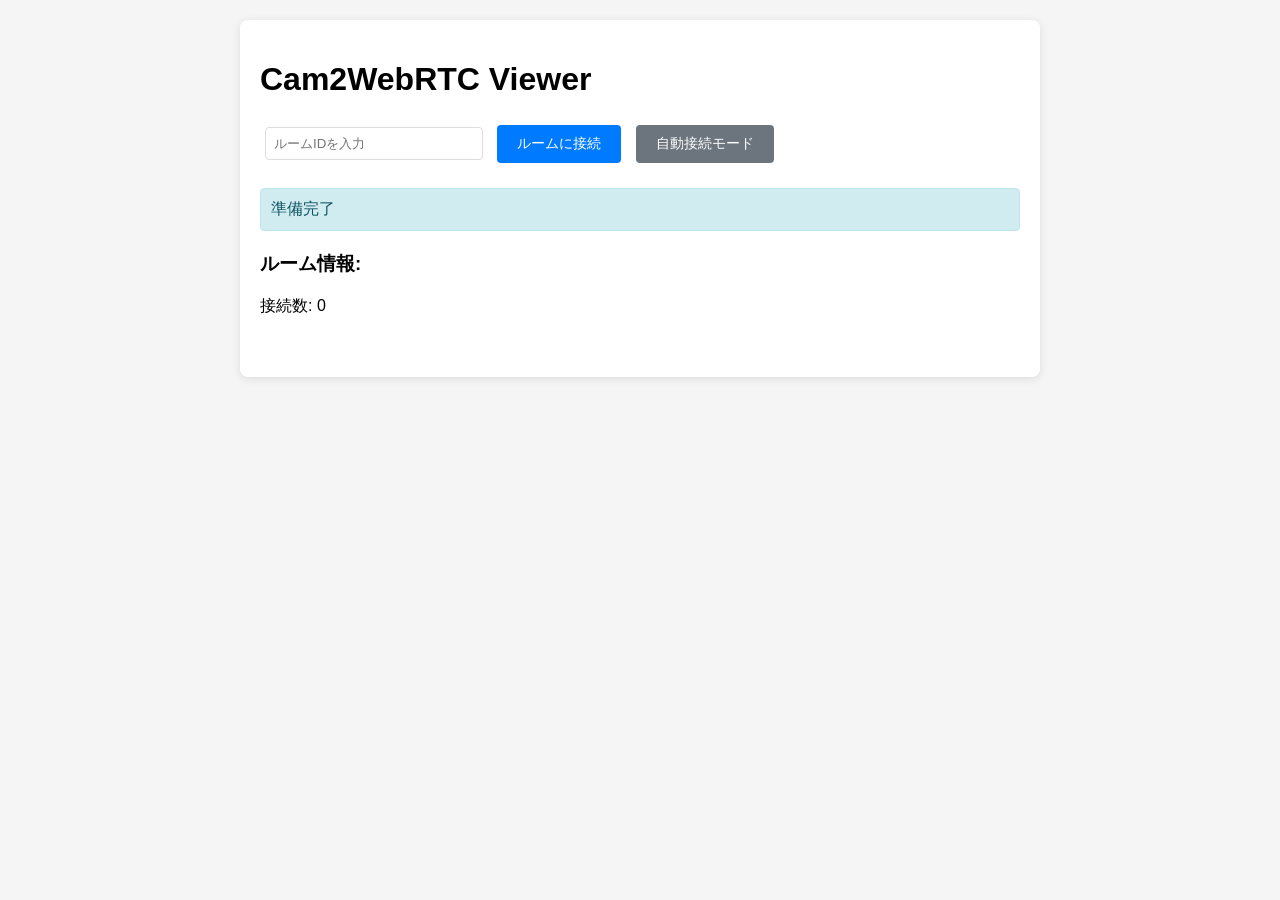
==== static/viewer.html @ 4d143943 "refactor: simplify operation logic" ====
<!DOCTYPE html>
<html lang="ja">

<head>
    <meta charset="UTF-8">
    <meta name="viewport" content="width=device-width, initial-scale=1.0">
    <title>Cam2WebRTC Viewer</title>
    <style>
        body {
            font-family: Arial, sans-serif;
            max-width: 800px;
            margin: 0 auto;
            padding: 20px;
            background-color: #f5f5f5;
        }

        .container {
            background: white;
            padding: 20px;
            border-radius: 8px;
            box-shadow: 0 2px 10px rgba(0, 0, 0, 0.1);
        }

        .video-container {
            margin: 20px 0;
        }

        video {
            width: 100%;
            max-width: 640px;
            height: auto;
            border-radius: 4px;
            background: #000;
        }

        .controls {
            margin: 20px 0;
        }

        input[type="text"] {
            padding: 8px;
            margin: 5px;
            border: 1px solid #ddd;
            border-radius: 4px;
            width: 200px;
        }

        button {
            padding: 10px 20px;
            margin: 5px;
            border: none;
            border-radius: 4px;
            cursor: pointer;
            font-size: 14px;
        }

        .btn-primary {
            background-color: #007bff;
            color: white;
        }

        .btn-secondary {
            background-color: #6c757d;
            color: white;
        }

        .status {
            padding: 10px;
            margin: 10px 0;
            border-radius: 4px;
        }

        .status.info {
            background-color: #d1ecf1;
            border: 1px solid #bee5eb;
            color: #0c5460;
        }

        .status.success {
            background-color: #d4edda;
            border: 1px solid #c3e6cb;
            color: #155724;
        }

        .status.error {
            background-color: #f8d7da;
            border: 1px solid #f5c6cb;
            color: #721c24;
        }

        .video-grid {
            display: grid;
            grid-template-columns: repeat(auto-fit, minmax(300px, 1fr));
            gap: 20px;
            margin: 20px 0;
        }

        .video-item {
            background: #f8f9fa;
            padding: 10px;
            border-radius: 4px;
        }

        .video-item h4 {
            margin: 0 0 10px 0;
            color: #495057;
        }
    </style>
</head>

<body>
    <div class="container">
        <h1>Cam2WebRTC Viewer</h1>

        <div class="controls">
            <input type="text" id="roomId" placeholder="ルームIDを入力">
            <button id="connectRoom" class="btn-primary">ルームに接続</button>
            <button id="autoConnect" class="btn-secondary">自動接続モード</button>
        </div>

        <div id="status" class="status info">準備完了</div>

        <div class="video-container">
            <h3>ルーム情報:</h3>
            <div id="roomInfo">
                <p>接続数: <span id="connectionCount">0</span></p>
            </div>
        </div>

        <div class="video-grid" id="videoGrid">
            <!-- 動的にビデオ要素が追加される -->
        </div>
    </div>

    <script>
        class Cam2WebRTCViewer {
            constructor() {
                this.statusDiv = document.getElementById('status');
                this.roomIdInput = document.getElementById('roomId');
                this.videoGrid = document.getElementById('videoGrid');

                this.connectionCountSpan = document.getElementById('connectionCount');

                this.ws = null;
                this.roomId = null;
                this.peerConnections = new Map();
                this.autoConnectMode = false;
                this.connectionId = this.generateConnectionId();

                this.initializeEventListeners();
            }

            initializeEventListeners() {
                document.getElementById('connectRoom').addEventListener('click', () => this.connectToRoom());
                document.getElementById('autoConnect').addEventListener('click', () => this.toggleAutoConnect());

                // URLパラメータからルームIDを取得
                const urlParams = new URLSearchParams(window.location.search);
                const roomId = urlParams.get('room');
                if (roomId) {
                    this.roomIdInput.value = roomId;
                    this.connectToRoom();
                }
            }

            async connectToRoom() {
                const roomId = this.roomIdInput.value.trim();
                if (!roomId) {
                    this.updateStatus('ルームIDを入力してください', 'error');
                    return;
                }

                this.roomId = roomId;
                await this.startConnection();
            }

            toggleAutoConnect() {
                this.autoConnectMode = !this.autoConnectMode;
                const btn = document.getElementById('autoConnect');

                if (this.autoConnectMode) {
                    btn.textContent = '自動接続停止';
                    btn.className = 'btn-primary';
                    this.startAutoConnect();
                    this.updateStatus('自動接続モードを開始', 'info');
                } else {
                    btn.textContent = '自動接続モード';
                    btn.className = 'btn-secondary';
                    this.stopAutoConnect();
                    this.updateStatus('自動接続モードを停止', 'info');
                }
            }

            startAutoConnect() {
                // 定期的にルームを監視
                this.autoConnectInterval = setInterval(() => {
                    this.checkForRooms();
                }, 5000);
            }

            stopAutoConnect() {
                if (this.autoConnectInterval) {
                    clearInterval(this.autoConnectInterval);
                    this.autoConnectInterval = null;
                }
            }

            async checkForRooms() {
                // 簡易的な実装 - 実際はAPIから利用可能なルームを取得
                // ここではデモ用に固定ルームIDを試す
                const commonRoomIds = ['demo', 'test', 'public'];

                for (const roomId of commonRoomIds) {
                    try {
                        const response = await fetch(`/api/rooms/${roomId}`);
                        if (response.ok) {
                            this.roomIdInput.value = roomId;
                            this.updateStatus(`ルーム ${roomId} を検出しました`, 'success');
                            await this.connectToRoom();
                            break;
                        }
                    } catch (error) {
                        // ルームが存在しない場合は無視
                    }
                }
            }

            async startConnection() {
                try {
                    this.updateStatus(`ルーム ${this.roomId} に接続中...`, 'info');

                    // Connect to WebSocket (use relative path)
                    const protocol = window.location.protocol === 'https:' ? 'wss:' : 'ws:';
                    this.ws = new WebSocket(`${protocol}//${window.location.host}/ws/${this.roomId}`);

                    this.ws.onopen = () => {
                        this.updateStatus('WebSocket接続完了', 'success');
                        this.joinRoom();
                    };

                    this.ws.onmessage = (event) => {
                        this.handleSignalingMessage(JSON.parse(event.data));
                    };

                    this.ws.onerror = (error) => {
                        this.updateStatus(`WebSocketエラー: 接続きません`, 'error');
                        console.error(error);
                    };

                    this.ws.onclose = () => {
                        this.updateStatus('WebSocket接続が切断されました', 'error');
                        if (this.autoConnectMode) {
                            // 自動再接続
                            setTimeout(() => this.startConnection(), 3000);
                        }
                    };
                } catch (error) {
                    this.updateStatus(`接続エラー: ${error.message}`, 'error');
                }
            }

            joinRoom() {
                const message = {
                    type: 'join',
                    connection_id: this.connectionId,
                    is_sender: false
                };
                if (this.ws && this.ws.readyState === WebSocket.OPEN) {
                    this.ws.send(JSON.stringify(message));
                }
            }

            async handleSignalingMessage(message) {
                switch (message.type) {
                    case 'room_info':
                        this.updateStatus(`ルームに接続しました (P2P Mesh)`, 'info');
                        if (message.data.connection_count !== undefined) {
                            this.connectionCountSpan.textContent = message.data.connection_count;
                        }
                        break;

                    case 'new_peer':
                        this.updateStatus(`新しいピアが参加しました: ${message.data.connection_id}`, 'info');
                        if (message.data.connection_count !== undefined) {
                            this.connectionCountSpan.textContent = message.data.connection_count;
                        }
                        break;

                    case 'leave':
                        this.updateStatus(`ピアが退出しました: ${message.data.connection_id}`, 'info');
                        if (message.data.connection_count !== undefined) {
                            this.connectionCountSpan.textContent = message.data.connection_count;
                        }
                        // Cleanup peer connection if it exists
                        if (this.peerConnections.has(message.data.connection_id)) {
                            const pc = this.peerConnections.get(message.data.connection_id);
                            pc.close();
                            this.peerConnections.delete(message.data.connection_id);
                            const videoElem = document.getElementById(`video-${message.data.connection_id}`);
                            if (videoElem) videoElem.remove();
                        }
                        break;

                    case 'offer':
                        await this.handleOffer(message);
                        break;

                    case 'ice_candidate':
                        await this.handleIceCandidate(message);
                        break;

                    case 'error':
                        this.updateStatus(`エラー: ${message.data.error}`, 'error');
                        break;
                }
            }

            async handleOffer(message) {
                const senderId = message.sender_id;
                this.updateStatus(`オファーを受信 (Sender: ${senderId})`, 'info');

                // Close existing connection from this sender if any
                if (this.peerConnections.has(senderId)) {
                    this.peerConnections.get(senderId).close();
                }

                const config = {
                    iceServers: [
                        { urls: 'stun:localhost:3478' }
                    ]
                };

                const pc = new RTCPeerConnection(config);
                this.peerConnections.set(senderId, pc);

                // Create video element for this sender
                let videoContainer = document.getElementById(`video-${senderId}`);
                if (!videoContainer) {
                    videoContainer = document.createElement('div');
                    videoContainer.id = `video-${senderId}`;
                    videoContainer.className = 'video-item';

                    const title = document.createElement('h4');
                    title.textContent = `Sender: ${senderId}`;

                    const video = document.createElement('video');
                    video.autoplay = true;
                    video.playsInline = true;
                    video.controls = true; // Add controls for debugging

                    videoContainer.appendChild(title);
                    videoContainer.appendChild(video);
                    this.videoGrid.appendChild(videoContainer);
                }

                const videoElement = videoContainer.querySelector('video');

                // Handle Track
                pc.ontrack = (event) => {
                    console.log('Track received:', event.streams);
                    if (event.streams && event.streams[0]) {
                        videoElement.srcObject = event.streams[0];
                        this.updateStatus('映像を受信中...', 'success');
                    }
                };

                // Handle ICE candidates
                pc.onicecandidate = (event) => {
                    if (event.candidate) {
                        const candidateMessage = {
                            type: 'ice_candidate',
                            connection_id: senderId, // Target the sender
                            sender_id: this.connectionId,
                            data: event.candidate
                        };
                        this.ws.send(JSON.stringify(candidateMessage));
                    }
                };

                try {
                    await pc.setRemoteDescription(new RTCSessionDescription(message.data));
                    const answer = await pc.createAnswer();
                    await pc.setLocalDescription(answer);

                    const answerMessage = {
                        type: 'answer',
                        connection_id: senderId, // Target the sender
                        sender_id: this.connectionId,
                        data: answer
                    };
                    this.ws.send(JSON.stringify(answerMessage));
                    this.updateStatus('アンサー送信完了', 'success');

                } catch (error) {
                    console.error('Error handling offer:', error);
                    this.updateStatus(`オファー処理エラー: ${error.message}`, 'error');
                }
            }

            async handleIceCandidate(message) {
                // Find the appropriate peer connection using sender_id
                // sender_id in the message corresponds to the ID we used to store the PC
                const senderId = message.sender_id;

                if (senderId && this.peerConnections.has(senderId)) {
                    const pc = this.peerConnections.get(senderId);
                    if (pc.signalingState !== 'closed') {
                        try {
                            await pc.addIceCandidate(new RTCIceCandidate(message.data));
                        } catch (error) {
                            console.error("Error adding ICE candidate", error);
                        }
                    }
                }
            }

            generateConnectionId() {
                return 'viewer_' + Math.random().toString(36).substr(2, 9);
            }

            updateStatus(message, type) {
                this.statusDiv.textContent = message;
                this.statusDiv.className = `status ${type}`;
                console.log(`[${type.toUpperCase()}] ${message}`);
            }
        }

        // Initialize application
        document.addEventListener('DOMContentLoaded', () => {
            new Cam2WebRTCViewer();
        });
    </script>
</body>

</html>
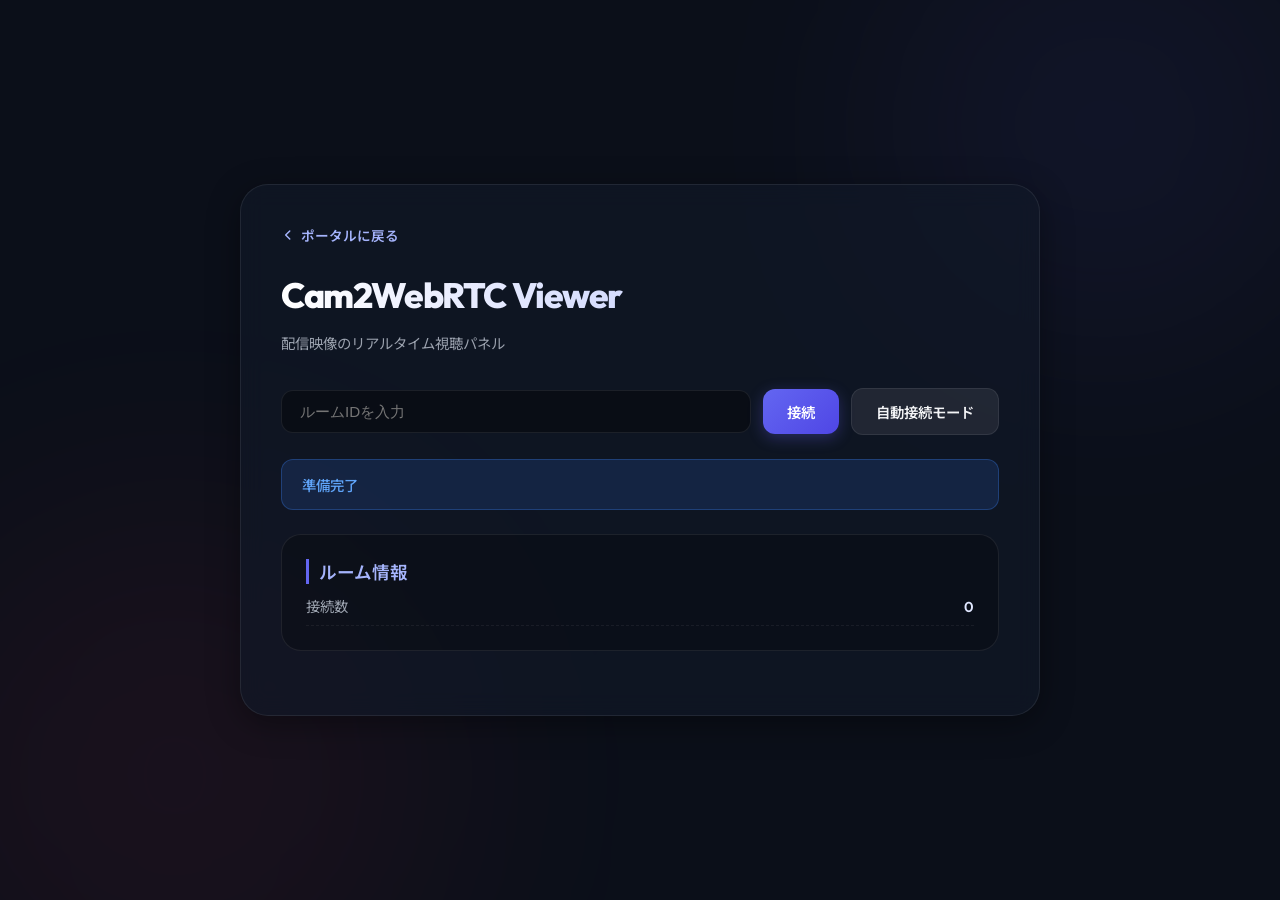
==== commit fd96d204: "reference: スタイルの統一" ====
--- a/static/viewer.html
+++ b/static/viewer.html
@@ -5,125 +5,42 @@
     <meta charset="UTF-8">
     <meta name="viewport" content="width=device-width, initial-scale=1.0">
     <title>Cam2WebRTC Viewer</title>
-    <style>
-        body {
-            font-family: Arial, sans-serif;
-            max-width: 800px;
-            margin: 0 auto;
-            padding: 20px;
-            background-color: #f5f5f5;
-        }
-
-        .container {
-            background: white;
-            padding: 20px;
-            border-radius: 8px;
-            box-shadow: 0 2px 10px rgba(0, 0, 0, 0.1);
-        }
-
-        .video-container {
-            margin: 20px 0;
-        }
-
-        video {
-            width: 100%;
-            max-width: 640px;
-            height: auto;
-            border-radius: 4px;
-            background: #000;
-        }
-
-        .controls {
-            margin: 20px 0;
-        }
-
-        input[type="text"] {
-            padding: 8px;
-            margin: 5px;
-            border: 1px solid #ddd;
-            border-radius: 4px;
-            width: 200px;
-        }
-
-        button {
-            padding: 10px 20px;
-            margin: 5px;
-            border: none;
-            border-radius: 4px;
-            cursor: pointer;
-            font-size: 14px;
-        }
-
-        .btn-primary {
-            background-color: #007bff;
-            color: white;
-        }
-
-        .btn-secondary {
-            background-color: #6c757d;
-            color: white;
-        }
-
-        .status {
-            padding: 10px;
-            margin: 10px 0;
-            border-radius: 4px;
-        }
-
-        .status.info {
-            background-color: #d1ecf1;
-            border: 1px solid #bee5eb;
-            color: #0c5460;
-        }
-
-        .status.success {
-            background-color: #d4edda;
-            border: 1px solid #c3e6cb;
-            color: #155724;
-        }
-
-        .status.error {
-            background-color: #f8d7da;
-            border: 1px solid #f5c6cb;
-            color: #721c24;
-        }
-
-        .video-grid {
-            display: grid;
-            grid-template-columns: repeat(auto-fit, minmax(300px, 1fr));
-            gap: 20px;
-            margin: 20px 0;
-        }
-
-        .video-item {
-            background: #f8f9fa;
-            padding: 10px;
-            border-radius: 4px;
-        }
-
-        .video-item h4 {
-            margin: 0 0 10px 0;
-            color: #495057;
-        }
-    </style>
+    <!-- Google Fonts -->
+    <link rel="preconnect" href="https://fonts.googleapis.com">
+    <link rel="preconnect" href="https://fonts.gstatic.com" crossorigin>
+    <link href="https://fonts.googleapis.com/css2?family=Outfit:wght@300;400;600;800&family=Noto+Sans+JP:wght@300;400;700&display=swap" rel="stylesheet">
+    <link rel="stylesheet" href="global.css">
 </head>
 
 <body>
+    <!-- Glow effects -->
+    <div class="bg-glow-container">
+        <div class="glow-orb glow-orb-1"></div>
+        <div class="glow-orb glow-orb-2"></div>
+    </div>
+
     <div class="container">
+        <a href="index.html" style="color: #a5b4fc; text-decoration: none; display: inline-flex; align-items: center; gap: 6px; font-size: 0.85rem; font-weight: 600; margin-bottom: 4px; transition: color 0.2s;" onmouseover="this.style.color='#c7d2fe'" onmouseout="this.style.color='#a5b4fc'">
+            <svg xmlns="http://www.w3.org/2000/svg" width="14" height="14" fill="none" viewBox="0 0 24 24" stroke="currentColor" style="stroke-width: 2.5">
+                <path stroke-linecap="round" stroke-linejoin="round" d="M15 19l-7-7 7-7" />
+            </svg>
+            ポータルに戻る
+        </a>
         <h1>Cam2WebRTC Viewer</h1>
+        <p style="font-size: 0.9rem; color: var(--text-secondary); margin-top: -12px; margin-bottom: 8px;">配信映像のリアルタイム視聴パネル</p>
 
         <div class="controls">
-            <input type="text" id="roomId" placeholder="ルームIDを入力">
-            <button id="connectRoom" class="btn-primary">ルームに接続</button>
+            <input type="text" id="roomId" placeholder="ルームIDを入力" style="flex: 1; min-width: 200px;">
+            <button id="connectRoom" class="btn-primary">接続</button>
             <button id="autoConnect" class="btn-secondary">自動接続モード</button>
         </div>
 
         <div id="status" class="status info">準備完了</div>
 
         <div class="video-container">
-            <h3>ルーム情報:</h3>
+            <h3>ルーム情報</h3>
             <div id="roomInfo">
-                <p>接続数: <span id="connectionCount">0</span></p>
+                <p>接続数 <span id="connectionCount">0</span></p>
             </div>
         </div>
 
@@ -147,7 +64,21 @@
                 this.autoConnectMode = false;
                 this.connectionId = this.generateConnectionId();
 
+                this.config = null;
                 this.initializeEventListeners();
+                this.loadConfig();
+            }
+
+            async loadConfig() {
+                try {
+                    const response = await fetch('/api/config');
+                    if (response.ok) {
+                        this.config = await response.json();
+                        console.log('Config loaded:', this.config);
+                    }
+                } catch (e) {
+                    console.error('Failed to load config:', e);
+                }
             }
 
             initializeEventListeners() {
@@ -325,7 +256,7 @@
                 }
 
                 const config = {
-                    iceServers: [
+                    iceServers: this.config?.ice_servers || [
                         { urls: 'stun:localhost:3478' }
                     ]
                 };
--- a/static/global.css
+++ b/static/global.css
@@ -0,0 +1,590 @@
+:root {
+    --bg-color: #0b0f19;
+    --card-bg: rgba(17, 25, 40, 0.65);
+    --card-border: rgba(255, 255, 255, 0.08);
+    --text-primary: #f3f4f6;
+    --text-secondary: #9ca3af;
+    
+    /* Brand Gradients */
+    --grad-primary: linear-gradient(135deg, #6366f1, #4f46e5);
+    --grad-sender: linear-gradient(135deg, #ff5e62, #ff9966);
+    --grad-viewer: linear-gradient(135deg, #00b4db, #0083b0);
+    --grad-success: linear-gradient(135deg, #10b981, #059669);
+    --grad-secondary: rgba(255, 255, 255, 0.08);
+    
+    /* Status Colors */
+    --status-info-bg: rgba(59, 130, 246, 0.15);
+    --status-info-border: rgba(59, 130, 246, 0.3);
+    --status-info-text: #60a5fa;
+
+    --status-success-bg: rgba(16, 185, 129, 0.15);
+    --status-success-border: rgba(16, 185, 129, 0.3);
+    --status-success-text: #34d399;
+
+    --status-error-bg: rgba(239, 68, 68, 0.15);
+    --status-error-border: rgba(239, 68, 68, 0.3);
+    --status-error-text: #f87171;
+}
+
+/* Reset and Global Styles */
+* {
+    box-sizing: border-box;
+    margin: 0;
+    padding: 0;
+}
+
+body {
+    font-family: 'Outfit', 'Noto Sans JP', sans-serif;
+    background-color: var(--bg-color);
+    color: var(--text-primary);
+    min-height: 100vh;
+    display: flex;
+    align-items: center;
+    justify-content: center;
+    overflow-x: hidden;
+    position: relative;
+    padding: 20px;
+}
+
+/* Animated Ambient Glow background */
+.bg-glow-container {
+    position: absolute;
+    top: 0;
+    left: 0;
+    right: 0;
+    bottom: 0;
+    z-index: 0;
+    overflow: hidden;
+    pointer-events: none;
+}
+
+.glow-orb {
+    position: absolute;
+    border-radius: 50%;
+    filter: blur(120px);
+    opacity: 0.5;
+    animation: float 20s infinite alternate ease-in-out;
+}
+
+.glow-orb-1 {
+    width: 450px;
+    height: 450px;
+    background: rgba(99, 102, 241, 0.15);
+    top: -100px;
+    right: -50px;
+    animation-duration: 25s;
+}
+
+.glow-orb-2 {
+    width: 550px;
+    height: 550px;
+    background: rgba(244, 63, 94, 0.12);
+    bottom: -150px;
+    left: -100px;
+    animation-duration: 30s;
+}
+
+@keyframes float {
+    0% {
+        transform: translate(0, 0) scale(1);
+    }
+    100% {
+        transform: translate(80px, 50px) scale(1.1);
+    }
+}
+
+/* Main Layout Wrapper */
+.container {
+    width: 100%;
+    max-width: 800px;
+    background: var(--card-bg);
+    border: 1px solid var(--card-border);
+    border-radius: 28px;
+    padding: 40px;
+    box-shadow: 0 8px 32px 0 rgba(0, 0, 0, 0.37);
+    backdrop-filter: blur(12px);
+    -webkit-backdrop-filter: blur(12px);
+    z-index: 1;
+    display: flex;
+    flex-direction: column;
+    gap: 24px;
+    animation: fadeInUp 0.6s cubic-bezier(0.16, 1, 0.3, 1) both;
+}
+
+@keyframes fadeInUp {
+    from {
+        opacity: 0;
+        transform: translateY(20px);
+    }
+    to {
+        opacity: 1;
+        transform: translateY(0);
+    }
+}
+
+/* Typography */
+h1 {
+    font-size: 2.2rem;
+    font-weight: 800;
+    letter-spacing: -0.04em;
+    background: linear-gradient(to right, #ffffff, #a5b4fc);
+    -webkit-background-clip: text;
+    -webkit-text-fill-color: transparent;
+    margin-bottom: 4px;
+}
+
+h3 {
+    font-size: 1.1rem;
+    font-weight: 600;
+    color: #a5b4fc;
+    border-left: 3px solid #6366f1;
+    padding-left: 10px;
+    margin-bottom: 12px;
+}
+
+h4 {
+    font-size: 0.95rem;
+    font-weight: 600;
+    color: var(--text-primary);
+    margin-bottom: 8px;
+}
+
+p {
+    font-size: 0.95rem;
+    color: var(--text-secondary);
+    line-height: 1.6;
+}
+
+/* Form inputs */
+input[type="text"] {
+    background: rgba(0, 0, 0, 0.35);
+    border: 1px solid var(--card-border);
+    color: var(--text-primary);
+    padding: 12px 18px;
+    border-radius: 12px;
+    font-size: 0.95rem;
+    outline: none;
+    transition: all 0.3s ease;
+    width: 100%;
+}
+
+input[type="text"]:focus {
+    border-color: #6366f1;
+    box-shadow: 0 0 0 3px rgba(99, 102, 241, 0.25);
+    background: rgba(0, 0, 0, 0.5);
+}
+
+/* Buttons */
+button {
+    font-family: inherit;
+    font-size: 0.9rem;
+    font-weight: 600;
+    padding: 12px 24px;
+    border-radius: 12px;
+    border: none;
+    cursor: pointer;
+    transition: all 0.3s cubic-bezier(0.16, 1, 0.3, 1);
+    display: inline-flex;
+    align-items: center;
+    justify-content: center;
+    gap: 8px;
+}
+
+button:hover:not(:disabled) {
+    transform: translateY(-2px);
+}
+
+button:active:not(:disabled) {
+    transform: translateY(0);
+}
+
+button:disabled {
+    opacity: 0.4;
+    cursor: not-allowed;
+    background: rgba(255, 255, 255, 0.05) !important;
+    color: var(--text-secondary) !important;
+    border: 1px solid var(--card-border) !important;
+    box-shadow: none !important;
+}
+
+.btn-primary {
+    background: var(--grad-primary);
+    color: #ffffff;
+    box-shadow: 0 4px 15px rgba(99, 102, 241, 0.3);
+}
+
+.btn-primary:hover:not(:disabled) {
+    box-shadow: 0 6px 20px rgba(99, 102, 241, 0.45);
+}
+
+.btn-secondary {
+    background: var(--grad-secondary);
+    color: var(--text-primary);
+    border: 1px solid var(--card-border);
+}
+
+.btn-secondary:hover:not(:disabled) {
+    background: rgba(255, 255, 255, 0.12);
+    border-color: rgba(255, 255, 255, 0.2);
+}
+
+.btn-success {
+    background: var(--grad-success);
+    color: #ffffff;
+    box-shadow: 0 4px 15px rgba(16, 185, 129, 0.3);
+}
+
+.btn-success:hover:not(:disabled) {
+    box-shadow: 0 6px 20px rgba(16, 185, 129, 0.45);
+}
+
+.controls {
+    display: flex;
+    flex-wrap: wrap;
+    gap: 12px;
+    align-items: center;
+}
+
+/* Status banners */
+.status {
+    padding: 14px 20px;
+    border-radius: 12px;
+    font-size: 0.9rem;
+    font-weight: 500;
+    transition: all 0.3s ease;
+    display: flex;
+    align-items: center;
+    gap: 8px;
+    border: 1px solid transparent;
+}
+
+.status.info {
+    background-color: var(--status-info-bg);
+    border-color: var(--status-info-border);
+    color: var(--status-info-text);
+}
+
+.status.success {
+    background-color: var(--status-success-bg);
+    border-color: var(--status-success-border);
+    color: var(--status-success-text);
+}
+
+.status.error {
+    background-color: var(--status-error-bg);
+    border-color: var(--status-error-border);
+    color: var(--status-error-text);
+}
+
+/* Video Containers */
+.video-container {
+    background: rgba(0, 0, 0, 0.25);
+    border: 1px solid var(--card-border);
+    border-radius: 20px;
+    padding: 24px;
+}
+
+video {
+    width: 100%;
+    max-width: 100%;
+    height: auto;
+    border-radius: 14px;
+    background: #000000;
+    display: block;
+    box-shadow: 0 4px 20px rgba(0, 0, 0, 0.5);
+    border: 1px solid rgba(255, 255, 255, 0.05);
+}
+
+/* Dynamic Grids */
+.video-grid {
+    display: grid;
+    grid-template-columns: repeat(auto-fit, minmax(280px, 1fr));
+    gap: 20px;
+    width: 100%;
+}
+
+.video-item {
+    background: rgba(0, 0, 0, 0.2);
+    border: 1px solid var(--card-border);
+    padding: 16px;
+    border-radius: 16px;
+    display: flex;
+    flex-direction: column;
+}
+
+/* Room Info and Details */
+#roomInfo {
+    display: flex;
+    flex-direction: column;
+    gap: 8px;
+}
+
+#roomInfo p {
+    font-size: 0.9rem;
+    display: flex;
+    justify-content: space-between;
+    border-bottom: 1px dashed rgba(255, 255, 255, 0.06);
+    padding-bottom: 6px;
+}
+
+#roomInfo span {
+    font-weight: 600;
+    color: #e0e7ff;
+}
+
+/* Responsive fixes */
+@media (max-width: 640px) {
+    .container {
+        padding: 24px;
+    }
+    h1 {
+        font-size: 1.7rem;
+    }
+}
+
+/* Portal Specific Overrides and Classes */
+.portal-container {
+    background: transparent !important;
+    border: none !important;
+    box-shadow: none !important;
+    backdrop-filter: none !important;
+    -webkit-backdrop-filter: none !important;
+    max-width: 900px !important;
+    align-items: center;
+    gap: 40px !important;
+}
+
+.portal-container h1 {
+    font-size: 3rem;
+    font-weight: 800;
+    letter-spacing: -0.05em;
+    margin-bottom: 12px;
+    background: linear-gradient(to right, #ffffff, #a5b4fc, #f43f5e);
+    -webkit-background-clip: text;
+    -webkit-text-fill-color: transparent;
+}
+
+.portal-container header {
+    text-align: center;
+    animation: fadeInDown 0.8s ease-out;
+}
+
+.portal-container .subtitle {
+    font-size: 1.1rem;
+    color: var(--text-secondary);
+    font-weight: 300;
+    max-width: 500px;
+    margin: 0 auto;
+    line-height: 1.6;
+}
+
+/* 2-Column Grid Layout */
+.portal-grid {
+    display: grid;
+    grid-template-columns: repeat(auto-fit, minmax(320px, 1fr));
+    gap: 30px;
+    width: 100%;
+    animation: fadeInUp 0.8s ease-out 0.2s both;
+}
+
+/* Glassmorphism Cards */
+.portal-card {
+    background: var(--card-bg);
+    border: 1px solid var(--card-border);
+    border-radius: 24px;
+    padding: 40px;
+    display: flex;
+    flex-direction: column;
+    align-items: flex-start;
+    justify-content: space-between;
+    min-height: 320px;
+    cursor: pointer;
+    position: relative;
+    overflow: hidden;
+    transition: all 0.4s cubic-bezier(0.16, 1, 0.3, 1);
+    box-shadow: 0 8px 32px 0 rgba(0, 0, 0, 0.37);
+    backdrop-filter: blur(12px);
+    -webkit-backdrop-filter: blur(12px);
+}
+
+.portal-card::before {
+    content: '';
+    position: absolute;
+    top: 0;
+    left: 0;
+    width: 100%;
+    height: 100%;
+    background: radial-gradient(800px circle at var(--x, 0px) var(--y, 0px), rgba(255,255,255,0.06), transparent 40%);
+    z-index: 1;
+    pointer-events: none;
+}
+
+.portal-card:hover {
+    transform: translateY(-8px);
+    border-color: rgba(255, 255, 255, 0.2);
+    box-shadow: 0 12px 40px 0 rgba(99, 102, 241, 0.15);
+}
+
+.card-icon {
+    width: 60px;
+    height: 60px;
+    border-radius: 16px;
+    display: flex;
+    align-items: center;
+    justify-content: center;
+    margin-bottom: 24px;
+    position: relative;
+    z-index: 2;
+}
+
+.card-icon svg {
+    width: 28px;
+    height: 28px;
+    color: #ffffff;
+}
+
+.sender-card .card-icon {
+    background: var(--grad-sender);
+    box-shadow: 0 4px 20px rgba(255, 94, 98, 0.4);
+}
+
+.viewer-card .card-icon {
+    background: var(--grad-viewer);
+    box-shadow: 0 4px 20px rgba(0, 180, 219, 0.4);
+}
+
+.card-info {
+    z-index: 2;
+}
+
+.card-title {
+    font-size: 1.6rem;
+    font-weight: 700;
+    margin-bottom: 12px;
+    letter-spacing: -0.02em;
+}
+
+.card-desc {
+    font-size: 0.95rem;
+    color: var(--text-secondary);
+    line-height: 1.6;
+    margin-bottom: 32px;
+}
+
+/* Action buttons in cards */
+.card-action {
+    display: flex;
+    align-items: center;
+    gap: 8px;
+    font-weight: 600;
+    font-size: 1rem;
+    transition: all 0.3s ease;
+    z-index: 2;
+    text-decoration: none;
+    padding: 12px 24px;
+    border-radius: 14px;
+    width: 100%;
+    justify-content: center;
+}
+
+.sender-card .card-action {
+    background: rgba(255, 94, 98, 0.1);
+    color: #ff8c69;
+    border: 1px solid rgba(255, 94, 98, 0.2);
+}
+
+.sender-card:hover .card-action {
+    background: var(--grad-sender);
+    color: #ffffff;
+    box-shadow: 0 4px 15px rgba(255, 94, 98, 0.3);
+    border-color: transparent;
+}
+
+.viewer-card .card-action {
+    background: rgba(0, 180, 219, 0.1);
+    color: #00b4db;
+    border: 1px solid rgba(0, 180, 219, 0.2);
+}
+
+.viewer-card:hover .card-action {
+    background: var(--grad-viewer);
+    color: #ffffff;
+    box-shadow: 0 4px 15px rgba(0, 180, 219, 0.3);
+    border-color: transparent;
+}
+
+.card-action svg {
+    transition: transform 0.3s ease;
+}
+
+.portal-card:hover .card-action svg {
+    transform: translateX(4px);
+}
+
+/* Dynamic network details panel */
+.info-panel {
+    width: 100%;
+    background: rgba(17, 25, 40, 0.4);
+    border: 1px solid rgba(255, 255, 255, 0.05);
+    border-radius: 20px;
+    padding: 24px;
+    backdrop-filter: blur(8px);
+    animation: fadeInUp 0.8s ease-out 0.4s both;
+}
+
+.info-title {
+    font-size: 1.1rem;
+    font-weight: 600;
+    margin-bottom: 12px;
+    display: flex;
+    align-items: center;
+    gap: 8px;
+    color: #a5b4fc;
+}
+
+.info-content {
+    font-size: 0.9rem;
+    color: var(--text-secondary);
+    line-height: 1.6;
+}
+
+.url-box {
+    background: rgba(0, 0, 0, 0.3);
+    border: 1px solid rgba(255, 255, 255, 0.1);
+    padding: 12px 16px;
+    border-radius: 10px;
+    font-family: monospace;
+    color: #38bdf8;
+    margin-top: 10px;
+    display: flex;
+    justify-content: space-between;
+    align-items: center;
+    overflow-x: auto;
+}
+
+.copy-btn {
+    background: rgba(255, 255, 255, 0.05);
+    border: 1px solid rgba(255, 255, 255, 0.1);
+    color: var(--text-primary);
+    padding: 4px 10px;
+    border-radius: 6px;
+    cursor: pointer;
+    font-family: inherit;
+    font-size: 0.8rem;
+    transition: all 0.2s ease;
+}
+
+.copy-btn:hover {
+    background: rgba(255, 255, 255, 0.15);
+}
+
+@keyframes fadeInDown {
+    from {
+        opacity: 0;
+        transform: translateY(-20px);
+    }
+    to {
+        opacity: 1;
+        transform: translateY(0);
+    }
+}
